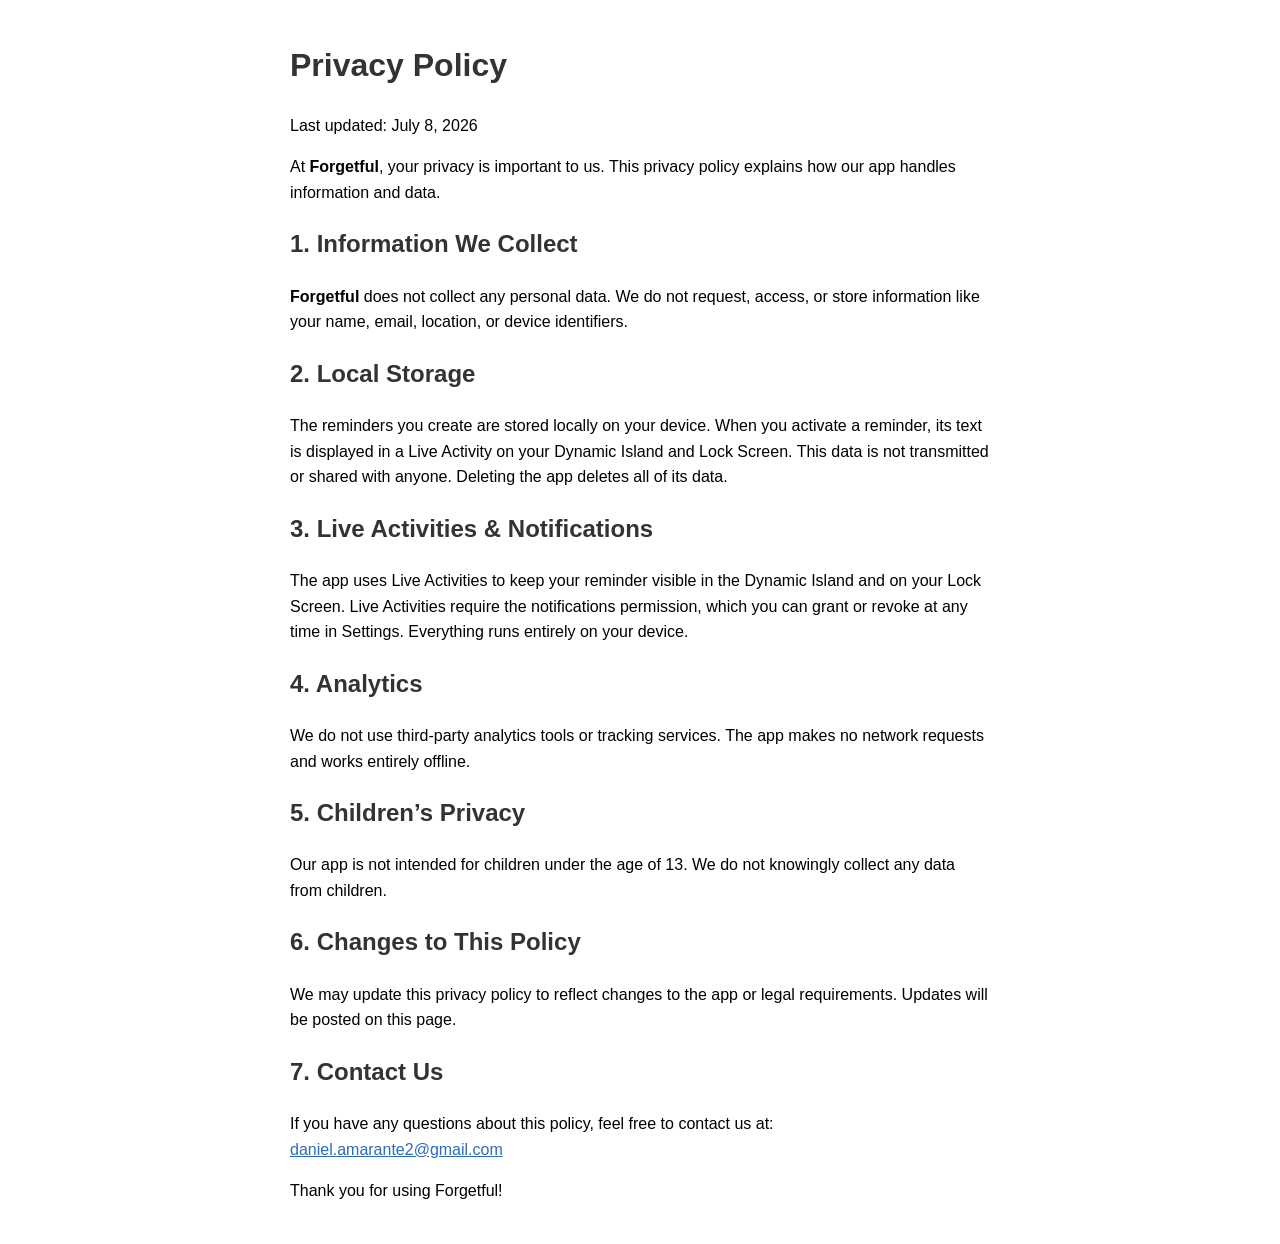
==== forgetful/privacy.html @ 516eb105 "Add Forgetful privacy policy and support pages" ====
<!DOCTYPE html>
<html lang="en">
<head>
  <meta charset="UTF-8">
  <title>Privacy Policy – Forgetful</title>
  <style>
    body { font-family: sans-serif; max-width: 700px; margin: 40px auto; line-height: 1.6; padding: 0 20px; }
    h1, h2 { color: #333; }
    a { color: #2a6ac1; }
  </style>
</head>
<body>

  <h1>Privacy Policy</h1>

  <p>Last updated: July 8, 2026</p>

  <p>At <strong>Forgetful</strong>, your privacy is important to us. This privacy policy explains how our app handles information and data.</p>

  <h2>1. Information We Collect</h2>
  <p><strong>Forgetful</strong> does not collect any personal data. We do not request, access, or store information like your name, email, location, or device identifiers.</p>

  <h2>2. Local Storage</h2>
  <p>The reminders you create are stored locally on your device. When you activate a reminder, its text is displayed in a Live Activity on your Dynamic Island and Lock Screen. This data is not transmitted or shared with anyone. Deleting the app deletes all of its data.</p>

  <h2>3. Live Activities &amp; Notifications</h2>
  <p>The app uses Live Activities to keep your reminder visible in the Dynamic Island and on your Lock Screen. Live Activities require the notifications permission, which you can grant or revoke at any time in Settings. Everything runs entirely on your device.</p>

  <h2>4. Analytics</h2>
  <p>We do not use third-party analytics tools or tracking services. The app makes no network requests and works entirely offline.</p>

  <h2>5. Children’s Privacy</h2>
  <p>Our app is not intended for children under the age of 13. We do not knowingly collect any data from children.</p>

  <h2>6. Changes to This Policy</h2>
  <p>We may update this privacy policy to reflect changes to the app or legal requirements. Updates will be posted on this page.</p>

  <h2>7. Contact Us</h2>
  <p>If you have any questions about this policy, feel free to contact us at: <a href="mailto:daniel.amarante2@gmail.com">daniel.amarante2@gmail.com</a></p>

  <p>Thank you for using Forgetful!</p>

</body>
</html>
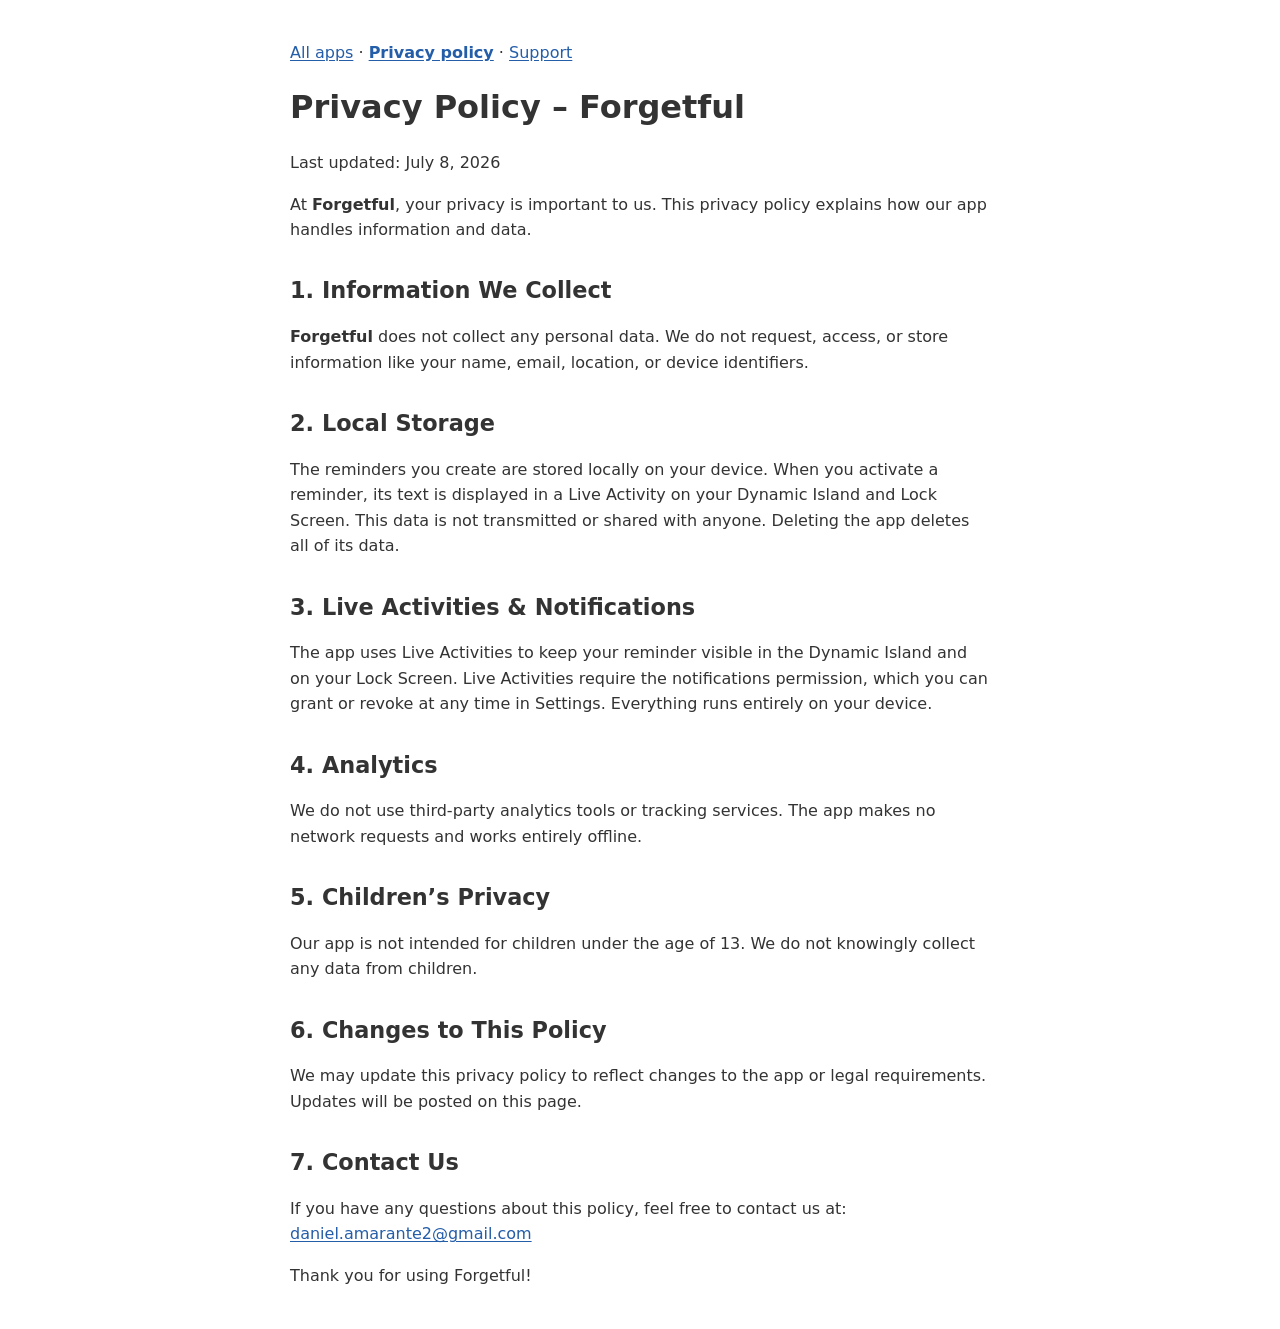
==== commit 6408ba95: "Organize app privacy and support pages with a shared layout" ====
--- a/forgetful/privacy.html
+++ b/forgetful/privacy.html
@@ -2,43 +2,43 @@
 <html lang="en">
 <head>
   <meta charset="UTF-8">
+  <meta name="viewport" content="width=device-width, initial-scale=1">
   <title>Privacy Policy – Forgetful</title>
-  <style>
-    body { font-family: sans-serif; max-width: 700px; margin: 40px auto; line-height: 1.6; padding: 0 20px; }
-    h1, h2 { color: #333; }
-    a { color: #2a6ac1; }
-  </style>
+  <link rel="stylesheet" href="../assets/style.css">
 </head>
 <body>
+  <nav aria-label="Page navigation"><a href="../index.html">All apps</a> · <a href="privacy.html" aria-current="page">Privacy policy</a> · <a href="support.html">Support</a></nav>
+  <main>
 
-  <h1>Privacy Policy</h1>
+    <h1>Privacy Policy – Forgetful</h1>
 
-  <p>Last updated: July 8, 2026</p>
+    <p>Last updated: July 8, 2026</p>
 
-  <p>At <strong>Forgetful</strong>, your privacy is important to us. This privacy policy explains how our app handles information and data.</p>
+    <p>At <strong>Forgetful</strong>, your privacy is important to us. This privacy policy explains how our app handles information and data.</p>
 
-  <h2>1. Information We Collect</h2>
-  <p><strong>Forgetful</strong> does not collect any personal data. We do not request, access, or store information like your name, email, location, or device identifiers.</p>
+    <h2>1. Information We Collect</h2>
+    <p><strong>Forgetful</strong> does not collect any personal data. We do not request, access, or store information like your name, email, location, or device identifiers.</p>
 
-  <h2>2. Local Storage</h2>
-  <p>The reminders you create are stored locally on your device. When you activate a reminder, its text is displayed in a Live Activity on your Dynamic Island and Lock Screen. This data is not transmitted or shared with anyone. Deleting the app deletes all of its data.</p>
+    <h2>2. Local Storage</h2>
+    <p>The reminders you create are stored locally on your device. When you activate a reminder, its text is displayed in a Live Activity on your Dynamic Island and Lock Screen. This data is not transmitted or shared with anyone. Deleting the app deletes all of its data.</p>
 
-  <h2>3. Live Activities &amp; Notifications</h2>
-  <p>The app uses Live Activities to keep your reminder visible in the Dynamic Island and on your Lock Screen. Live Activities require the notifications permission, which you can grant or revoke at any time in Settings. Everything runs entirely on your device.</p>
+    <h2>3. Live Activities &amp; Notifications</h2>
+    <p>The app uses Live Activities to keep your reminder visible in the Dynamic Island and on your Lock Screen. Live Activities require the notifications permission, which you can grant or revoke at any time in Settings. Everything runs entirely on your device.</p>
 
-  <h2>4. Analytics</h2>
-  <p>We do not use third-party analytics tools or tracking services. The app makes no network requests and works entirely offline.</p>
+    <h2>4. Analytics</h2>
+    <p>We do not use third-party analytics tools or tracking services. The app makes no network requests and works entirely offline.</p>
 
-  <h2>5. Children’s Privacy</h2>
-  <p>Our app is not intended for children under the age of 13. We do not knowingly collect any data from children.</p>
+    <h2>5. Children’s Privacy</h2>
+    <p>Our app is not intended for children under the age of 13. We do not knowingly collect any data from children.</p>
 
-  <h2>6. Changes to This Policy</h2>
-  <p>We may update this privacy policy to reflect changes to the app or legal requirements. Updates will be posted on this page.</p>
+    <h2>6. Changes to This Policy</h2>
+    <p>We may update this privacy policy to reflect changes to the app or legal requirements. Updates will be posted on this page.</p>
 
-  <h2>7. Contact Us</h2>
-  <p>If you have any questions about this policy, feel free to contact us at: <a href="mailto:daniel.amarante2@gmail.com">daniel.amarante2@gmail.com</a></p>
+    <h2>7. Contact Us</h2>
+    <p>If you have any questions about this policy, feel free to contact us at: <a href="mailto:daniel.amarante2@gmail.com">daniel.amarante2@gmail.com</a></p>
 
-  <p>Thank you for using Forgetful!</p>
+    <p>Thank you for using Forgetful!</p>
 
+  </main>
 </body>
 </html>
--- a/assets/style.css
+++ b/assets/style.css
@@ -0,0 +1,38 @@
+:root {
+  color-scheme: light;
+  font-family: system-ui, sans-serif;
+  color: #333;
+  background: #fff;
+  line-height: 1.6;
+}
+
+* { box-sizing: border-box; }
+
+body {
+  max-width: 740px;
+  margin: 40px auto;
+  padding: 0 20px;
+  overflow-wrap: anywhere;
+}
+
+h1, h2 { line-height: 1.3; }
+h1 { font-size: 2rem; }
+h2 { font-size: 1.4rem; margin-top: 1.5em; }
+a { color: #245da8; text-underline-offset: 0.15em; }
+a:hover { text-decoration-thickness: 2px; }
+a:focus-visible { outline: 2px solid currentColor; outline-offset: 4px; }
+a[aria-current="page"] { font-weight: 700; }
+nav { margin-bottom: 1rem; }
+section, .app-list > li {
+  border-top: 1px solid #ddd;
+  margin-top: 2rem;
+  padding-top: 1rem;
+}
+li { margin-bottom: 1rem; }
+.app-list { list-style: none; padding: 0; }
+.app-list h2 { margin-top: 0; }
+
+@media (max-width: 480px) {
+  body { margin: 24px auto; }
+  h1 { font-size: 1.65rem; }
+}
